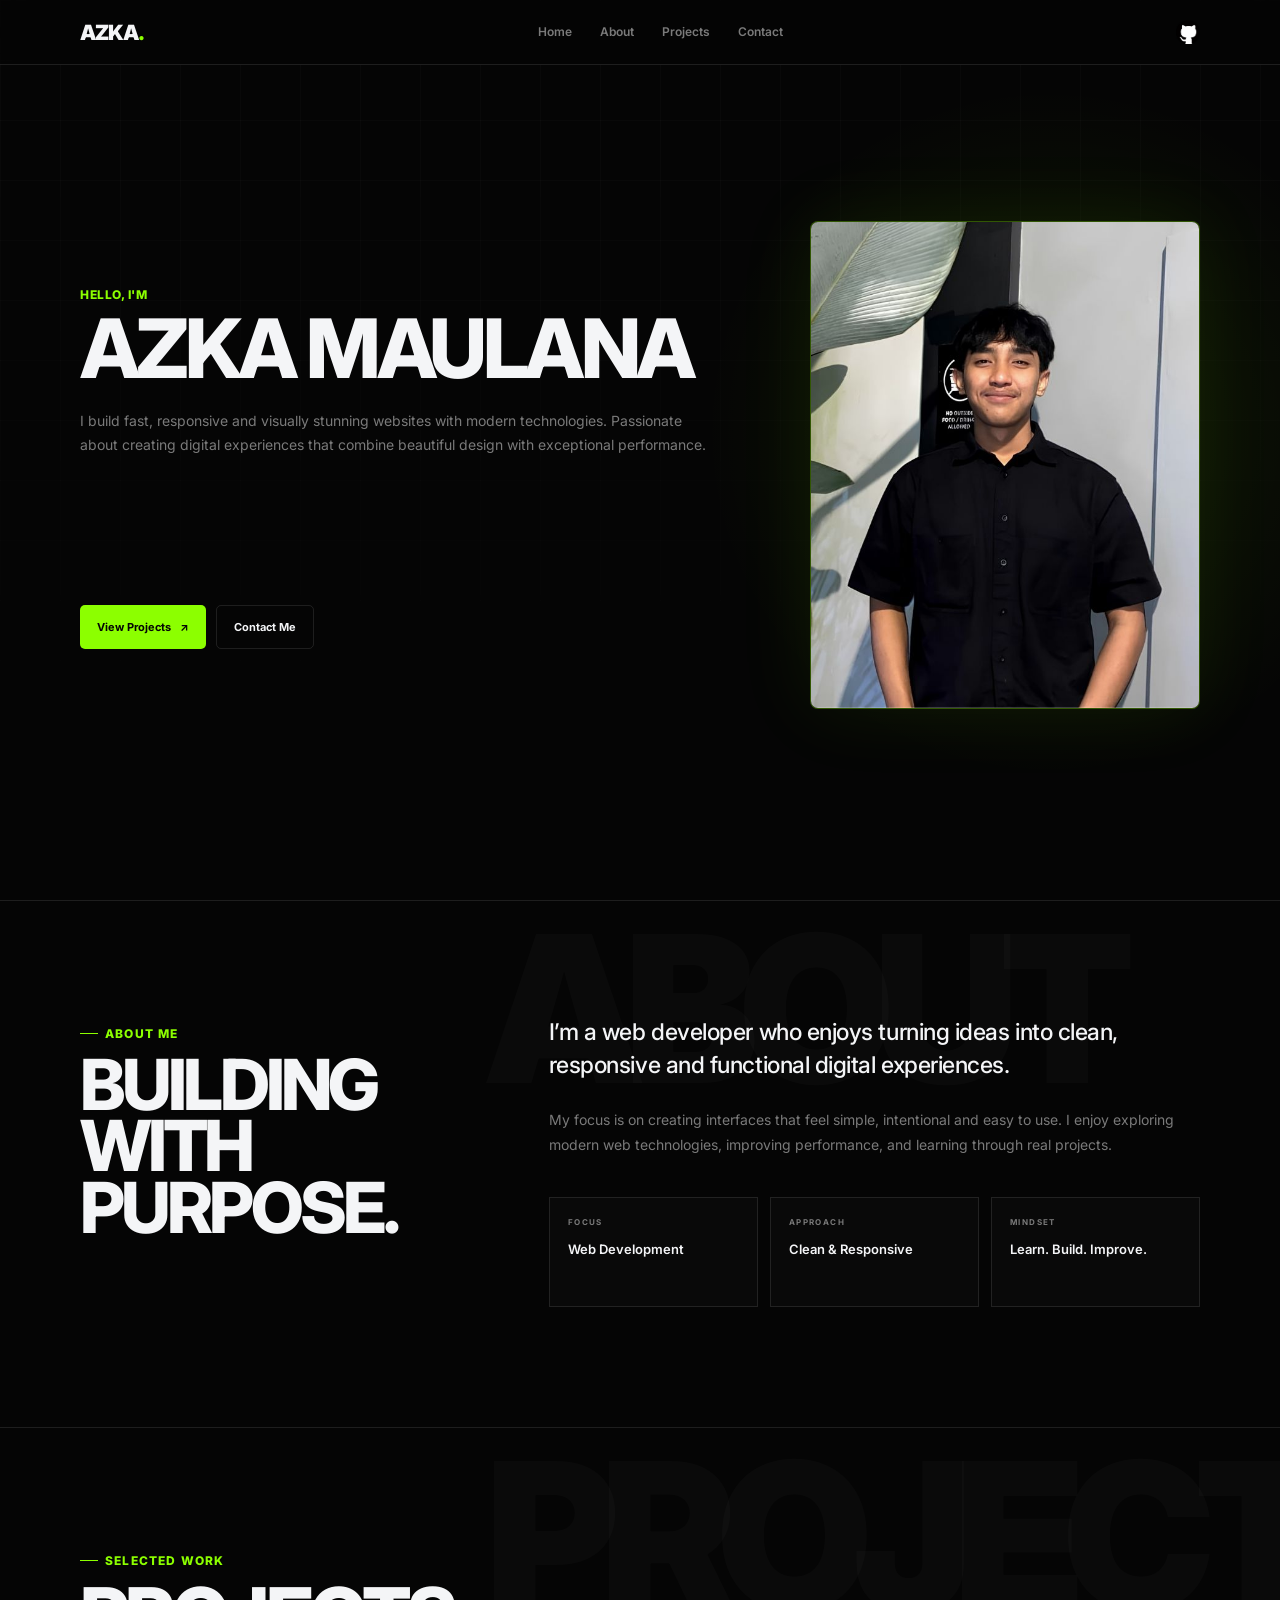
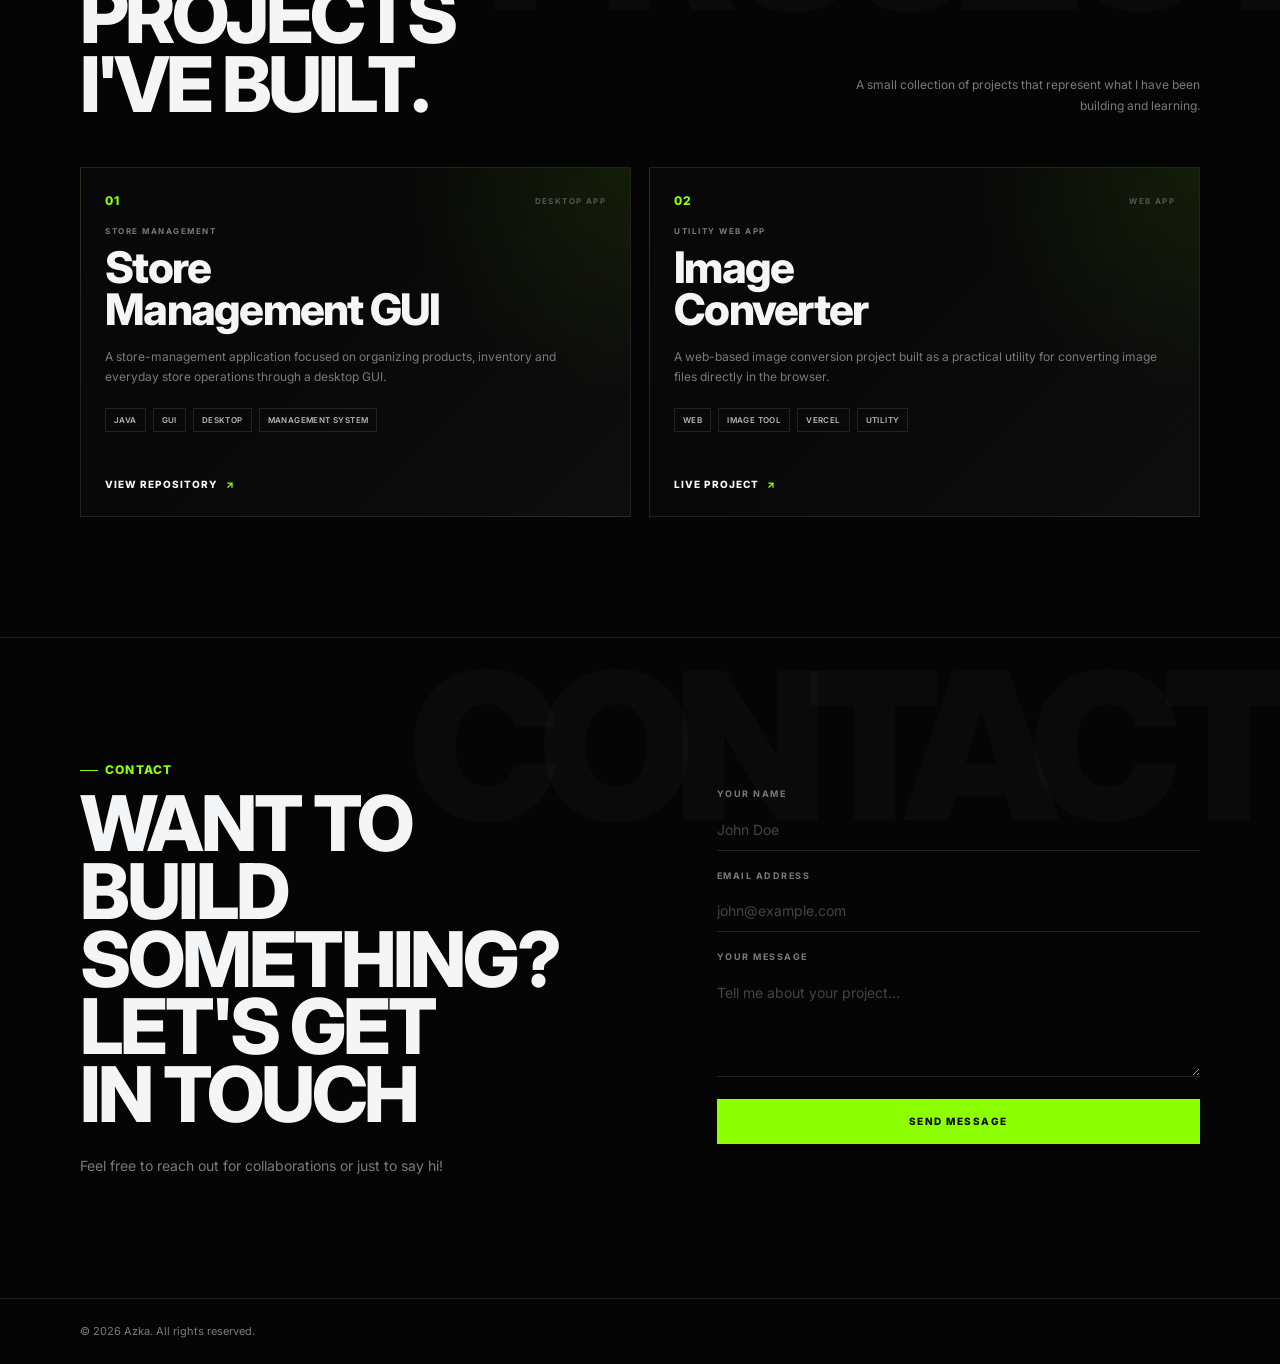
==== frontend/index.html @ 80a824da "Selesaikan frontend dan menambah backend sementara" ====
<!DOCTYPE html>
<html lang="en">
<head>
<meta charset="UTF-8">
<meta name="viewport" content="width=device-width, initial-scale=1.0">
<meta name="description" content="Azka Maulana - Web Developer Portfolio">
<title>Azka Maulana | Portfolio</title>

<link rel="preconnect" href="https://fonts.googleapis.com">
<link rel="preconnect" href="https://fonts.gstatic.com" crossorigin>
<link href="https://fonts.googleapis.com/css2?family=Inter:wght@300;400;500;600;700;800;900&display=swap" rel="stylesheet">
<link rel="stylesheet" href="styles.css">
</head>

<body>

<header class="site-header">
    <div class="nav-wrap">
        <a class="brand" href="#home" aria-label="Azka home">AZKA<span>.</span></a>

        <nav class="main-nav" aria-label="Primary navigation">
            <a href="#home">Home</a>
            <a href="#about">About</a>
            <a href="#projects">Projects</a>
            <a href="#contact">Contact</a>
        </nav>

        <a class="social-link"
           href="https://github.com/azka-maulana"
           target="_blank"
           rel="noopener noreferrer"
           aria-label="GitHub">
            <img src="assets/images/github.png" alt="">
        </a>
    </div>
</header>

<main>

<section id="home" class="hero">
    <div class="hero-inner">

        <div class="hero-copy">
            <span class="eyebrow">
                HELLO, I'M
            </span>

            <h1 class="hero-title">AZKA MAULANA</h1>

            <p class="hero-description">
                I build fast, responsive and visually stunning websites
                with modern technologies. Passionate about creating digital
                experiences that combine beautiful design with exceptional
                performance.
            </p>
        </div>

        <div class="hero-photo">
            <div class="photo-frame">
                <img src="assets/images/profile.jpg" alt="Azka Maulana">
            </div>
        </div>

        <div class="hero-actions">
            <a class="button button-primary" href="#projects">
                View Projects <span>↗</span>
            </a>
            <a class="button button-secondary" href="#contact">
                Contact Me
            </a>
        </div>

    </div>
</section>


<section id="about" class="about-section">
    <div class="section-watermark" aria-hidden="true">ABOUT</div>

    <div class="page-width about-grid">

        <div class="about-heading-block">
            <span class="section-kicker">About Me</span>

            <h2 class="section-heading">
                BUILDING<br>
                WITH<br>
                PURPOSE.
            </h2>
        </div>

        <div class="about-content">
            <p class="about-lead">
                I’m a web developer who enjoys turning ideas into
                clean, responsive and functional digital experiences.
            </p>

            <p class="about-body">
                My focus is on creating interfaces that feel simple,
                intentional and easy to use. I enjoy exploring modern
                web technologies, improving performance, and learning
                through real projects.
            </p>

            <div class="about-meta">
                <div class="about-meta-item">
                    <span class="about-meta-label">Focus</span>
                    <span class="about-meta-value">Web Development</span>
                </div>

                <div class="about-meta-item">
                    <span class="about-meta-label">Approach</span>
                    <span class="about-meta-value">Clean &amp; Responsive</span>
                </div>

                <div class="about-meta-item">
                    <span class="about-meta-label">Mindset</span>
                    <span class="about-meta-value">Learn. Build. Improve.</span>
                </div>
            </div>
        </div>

    </div>
</section>


<section id="projects" class="projects-section">
    <div class="section-watermark" aria-hidden="true">PROJECTS</div>

    <div class="page-width">

        <div class="projects-header">
            <div>
                <span class="section-kicker">Selected Work</span>
                <h2 class="projects-heading">
                    PROJECTS<br>
                    I'VE BUILT.
                </h2>
            </div>

            <p class="projects-intro">
                A small collection of projects that represent
                what I have been building and learning.
            </p>
        </div>

        <div class="projects-list" id="project-list">

            <article class="project-card">
                <div class="project-topline">
                    <span class="project-index">01</span>
                    <span class="project-type">DESKTOP APP</span>
                </div>

                <div class="project-content">
                    <p class="project-category">Store Management</p>

                    <h3 class="project-title">
                        Store<br>
                        Management GUI
                    </h3>

                    <p class="project-description">
                        A store-management application focused on
                        organizing products, inventory and everyday
                        store operations through a desktop GUI.
                    </p>

                    <div class="project-tags">
                        <span class="project-tag">Java</span>
                        <span class="project-tag">GUI</span>
                        <span class="project-tag">Desktop</span>
                        <span class="project-tag">Management System</span>
                    </div>
                </div>

                <a class="project-link"
                   href="https://github.com/azka-maulana/StoreManagemant_GUI"
                   target="_blank"
                   rel="noopener noreferrer">
                    View Repository <span>↗</span>
                </a>
            </article>


            <article class="project-card">
                <div class="project-topline">
                    <span class="project-index">02</span>
                    <span class="project-type">WEB APP</span>
                </div>

                <div class="project-content">
                    <p class="project-category">Utility Web App</p>

                    <h3 class="project-title">
                        Image<br>
                        Converter
                    </h3>

                    <p class="project-description">
                        A web-based image conversion project built
                        as a practical utility for converting image
                        files directly in the browser.
                    </p>

                    <div class="project-tags">
                        <span class="project-tag">Web</span>
                        <span class="project-tag">Image Tool</span>
                        <span class="project-tag">Vercel</span>
                        <span class="project-tag">Utility</span>
                    </div>
                </div>

                <a class="project-link"
                   href="https://imageconverterr.vercel.app/"
                   target="_blank"
                   rel="noopener noreferrer">
                    Live Project <span>↗</span>
                </a>
            </article>

        </div>
    </div>
</section>


<section id="contact" class="contact-section">
    <div class="section-watermark" aria-hidden="true">CONTACT</div>

    <div class="page-width contact-grid">

        <div class="contact-copy">
            <span class="section-kicker">Contact</span>

            <h2 class="contact-title">
                WANT TO<br>
                BUILD<br>
                SOMETHING?<br>
                LET'S GET<br>
                IN TOUCH
            </h2>

            <p class="contact-text">
                Feel free to reach out for collaborations
                or just to say hi!
            </p>
        </div>

        <form class="contact-form">

            <label>
                <span>Your Name</span>

                <input
                    type="text"
                    name="name"
                    placeholder="John Doe"
                    autocomplete="name"
                    required
                >
            </label>


            <label>
                <span>Email Address</span>

                <input
                    type="email"
                    name="email"
                    placeholder="john@example.com"
                    autocomplete="email"
                    required
                >
            </label>


            <label>
                <span>Your Message</span>

                <textarea
                    name="message"
                    rows="4"
                    placeholder="Tell me about your project..."
                    required
                ></textarea>
            </label>


            <button
                type="submit"
                class="submit-button"
            >
                Send Message
            </button>

        </form>

    </div>
</section>

</main>

<footer class="site-footer">
    <div class="page-width footer-inner">
        <span>© 2026 Azka. All rights reserved.</span>
        
    </div>
</footer>

<script src="script.js" defer></script>
</body>
</html>
---- frontend/styles.css ----
/* =========================================================
   AZKA MAULANA PORTFOLIO
   CLEAN / MODULAR / RESPONSIVE
========================================================= */

:root {
    --black: #050505;
    --black-soft: #0a0d04;
    --white: #f4f5f7;
    --gray: #7a7a7a;
    --gray-light: #a4a4a4;
    --gray-dark: #222;
    --lime: #8cff00;
    --lime-light: #a3ff3d;
    --border: rgba(255, 255, 255, 0.10);
    --border-lime: rgba(140, 255, 0, 0.30);
    --font: "Inter", sans-serif;
    --container: 1120px;
    --gutter: 48px;
}

* {
    margin: 0;
    padding: 0;
    box-sizing: border-box;
}

html {
    scroll-behavior: smooth;
    scroll-padding-top: 64px;
}

body {
    width: 100%;
    min-height: 100vh;
    overflow-x: hidden;
    background: var(--black);
    color: var(--white);
    font-family: var(--font);
    line-height: 1.5;
}

a {
    color: inherit;
    text-decoration: none;
}

button,
input,
textarea {
    font: inherit;
}

button {
    border: 0;
}

img {
    display: block;
    max-width: 100%;
}

.page-width,
.nav-wrap,
.hero-inner {
    width: min(var(--container), calc(100% - var(--gutter)));
    margin-inline: auto;
}


/* =========================================================
   HEADER
========================================================= */

.site-header {
    position: fixed;
    inset: 0 0 auto;
    z-index: 1000;
    width: 100%;
    background: rgba(5, 5, 5, 0.88);
    border-bottom: 1px solid var(--border);
    backdrop-filter: blur(14px);
    -webkit-backdrop-filter: blur(14px);
}

.nav-wrap {
    min-height: 64px;
    display: grid;
    grid-template-columns: auto 1fr auto;
    align-items: center;
    column-gap: 24px;
}

.brand {
    justify-self: start;
    font-size: 21px;
    font-weight: 900;
    line-height: 1;
    letter-spacing: -1px;
    white-space: nowrap;
}

.brand span {
    color: var(--lime);
}

.main-nav {
    display: flex;
    align-items: center;
    justify-content: center;
    gap: 4px;
    min-width: 0;
}

.main-nav a {
    padding: 8px 12px;
    color: var(--gray);
    font-size: 12px;
    font-weight: 600;
    line-height: 1;
    border-radius: 6px;
    transition: color .2s ease, background .2s ease;
}

.main-nav a:hover,
.main-nav a:focus-visible {
    color: var(--lime);
    background: rgba(140, 255, 0, 0.07);
}

.social-link {
    width: 24px;
    height: 24px;
    display: grid;
    place-items: center;
    justify-self: end;
}

.social-link img {
    width: 100%;
    height: 100%;
    object-fit: contain;
}


/* =========================================================
   HERO
========================================================= */

.hero {
    position: relative;
    width: 100%;
    min-height: 100vh;
    display: flex;
    align-items: center;
    padding: 120px 0 90px;
    background:
        radial-gradient(circle at 82% 48%, rgba(140, 255, 0, 0.09), transparent 30%),
        var(--black);
    overflow: hidden;
}

.hero::before {
    content: "";
    position: absolute;
    inset: 0;
    background-image:
        linear-gradient(rgba(255, 255, 255, 0.025) 1px, transparent 1px),
        linear-gradient(90deg, rgba(255, 255, 255, 0.025) 1px, transparent 1px);
    background-size: 60px 60px;
    mask-image: linear-gradient(to bottom, black, transparent 88%);
    -webkit-mask-image: linear-gradient(to bottom, black, transparent 88%);
    pointer-events: none;
}

.hero-inner {
    position: relative;
    z-index: 1;
    display: grid;
    grid-template-columns: minmax(0, 1fr) minmax(280px, 390px);
    grid-template-areas:
        "copy photo"
        "actions photo";
    column-gap: clamp(50px, 7vw, 100px);
    row-gap: 28px;
    align-items: center;
}

.hero-copy {
    grid-area: copy;
    width: 100%;
    max-width: 660px;
}

.eyebrow,
.section-kicker {
    display: inline-flex;
    align-items: center;
    gap: 7px;
    color: var(--lime);
    font-size: 12px;
    font-weight: 800;
    line-height: 1;
    letter-spacing: 1.2px;
    text-transform: uppercase;
}

.eyebrow {
    margin-bottom: 12px;
    letter-spacing: .5px;
}

.section-kicker {
    margin-bottom: 14px;
}

.section-kicker::before {
    content: "";
    width: 18px;
    height: 1px;
    background: var(--lime);
}

.hero-title {
    width: 100%;
    max-width: 660px;
    font-size: clamp(54px, 6.5vw, 82px);
    font-weight: 800;
    line-height: .88;
    letter-spacing: -.055em;
    overflow-wrap: normal;
    word-break: normal;
}

.hero-description {
    width: 100%;
    max-width: 660px;
    margin-top: 24px;
    color: var(--gray);
    font-size: 14px;
    line-height: 1.75;
}

.hero-photo {
    grid-area: photo;
    width: 100%;
}

.photo-frame {
    position: relative;
    width: 100%;
    aspect-ratio: 4 / 5;
    overflow: hidden;
    background: var(--black-soft);
    border: 1px solid var(--border-lime);
    border-radius: 8px;
    box-shadow: 0 0 80px rgba(140, 255, 0, 0.08);
}

.photo-frame img {
    width: 100%;
    height: 100%;
    object-fit: cover;
    object-position: center;
    filter: grayscale(10%);
    transition: transform .4s ease, filter .4s ease;
}

.photo-frame:hover img {
    transform: scale(1.03);
    filter: grayscale(0);
}

.hero-actions {
    grid-area: actions;
    display: flex;
    align-items: center;
    gap: 10px;
}

.button {
    min-height: 44px;
    display: inline-flex;
    align-items: center;
    justify-content: center;
    gap: 9px;
    padding: 0 17px;
    border-radius: 5px;
    font-size: 11px;
    font-weight: 700;
    transition: transform .2s ease, background .2s ease, border-color .2s ease, color .2s ease;
}

.button-primary {
    background: var(--lime);
    color: var(--black);
}

.button-primary:hover {
    background: var(--lime-light);
    transform: translateY(-2px);
}

.button-secondary {
    border: 1px solid var(--border);
    color: var(--white);
}

.button-secondary:hover {
    color: var(--lime);
    border-color: var(--lime);
    transform: translateY(-2px);
}


/* =========================================================
   SHARED SECTION / WATERMARK
========================================================= */

.about-section,
.projects-section,
.contact-section {
    position: relative;
    border-top: 1px solid var(--border);
    overflow: hidden;
}

.section-watermark {
    position: absolute;
    top: 28px;
    left: 38%;
    z-index: 0;
    color: rgba(255, 255, 255, 0.024);
    font-size: clamp(150px, 16vw, 250px);
    font-weight: 900;
    line-height: .78;
    letter-spacing: -.09em;
    white-space: nowrap;
    pointer-events: none;
    user-select: none;
}


/* =========================================================
   ABOUT
========================================================= */

.about-section {
    padding: 115px 0 120px;
}

.about-grid {
    position: relative;
    z-index: 1;
    display: grid;
    grid-template-columns: .72fr 1.28fr;
    gap: clamp(50px, 8vw, 110px);
    align-items: start;
}

.about-heading-block,
.about-content {
    position: relative;
    z-index: 1;
}

.section-heading {
    max-width: 500px;
    font-size: clamp(48px, 5.5vw, 76px);
    font-weight: 800;
    line-height: .88;
    letter-spacing: -.055em;
}

.about-lead {
    max-width: 680px;
    color: var(--white);
    font-size: clamp(17px, 1.8vw, 24px);
    font-weight: 500;
    line-height: 1.45;
    letter-spacing: -.02em;
}

.about-body {
    max-width: 650px;
    margin-top: 24px;
    color: var(--gray);
    font-size: 14px;
    line-height: 1.8;
}

.about-meta {
    display: grid;
    grid-template-columns: repeat(3, minmax(0, 1fr));
    gap: 12px;
    margin-top: 40px;
}

.about-meta-item {
    min-height: 110px;
    padding: 18px;
    border: 1px solid var(--border);
    background: rgba(255, 255, 255, 0.015);
    transition: border-color .2s ease, background .2s ease, transform .2s ease;
}

.about-meta-item:hover {
    border-color: rgba(140, 255, 0, .35);
    background: rgba(140, 255, 0, .03);
    transform: translateY(-3px);
}

.about-meta-label {
    display: block;
    margin-bottom: 12px;
    color: var(--gray);
    font-size: 8px;
    font-weight: 700;
    letter-spacing: 1.4px;
    text-transform: uppercase;
}

.about-meta-value {
    display: block;
    color: var(--white);
    font-size: 13px;
    font-weight: 600;
    line-height: 1.4;
}


/* =========================================================
   PROJECTS
========================================================= */

.projects-section {
    padding: 115px 0 120px;
}

.projects-section .page-width {
    position: relative;
    z-index: 1;
}

.projects-header {
    display: flex;
    align-items: flex-end;
    justify-content: space-between;
    gap: 30px;
    margin-bottom: 48px;
}

.projects-heading {
    max-width: 700px;
    font-size: clamp(42px, 6vw, 78px);
    font-weight: 800;
    line-height: .9;
    letter-spacing: -.05em;
}

.projects-intro {
    max-width: 360px;
    margin-bottom: 3px;
    color: var(--gray);
    font-size: 12px;
    line-height: 1.7;
    text-align: right;
}

.projects-list {
    display: grid;
    grid-template-columns: repeat(2, minmax(0, 1fr));
    gap: 18px;
}

.project-card {
    position: relative;
    min-height: 350px;
    padding: 24px;
    display: flex;
    flex-direction: column;
    justify-content: space-between;
    border: 1px solid var(--border);
    background:
        radial-gradient(circle at 100% 0%, rgba(140, 255, 0, .08), transparent 35%),
        #080808;
    overflow: hidden;
    transition: transform .25s ease, border-color .25s ease;
}

.project-card::after {
    content: "";
    position: absolute;
    inset: 0;
    background: linear-gradient(135deg, transparent 40%, rgba(255, 255, 255, .025) 100%);
    pointer-events: none;
}

.project-card:hover {
    transform: translateY(-5px);
    border-color: rgba(140, 255, 0, .35);
}

.project-topline,
.project-content,
.project-link {
    position: relative;
    z-index: 1;
}

.project-topline {
    display: flex;
    align-items: center;
    justify-content: space-between;
    gap: 16px;
}

.project-index {
    color: var(--lime);
    font-size: 12px;
    font-weight: 800;
    letter-spacing: 1px;
}

.project-type {
    color: #555;
    font-size: 8px;
    font-weight: 700;
    letter-spacing: 1.4px;
    text-transform: uppercase;
}

.project-category {
    margin-bottom: 10px;
    color: var(--gray);
    font-size: 8px;
    font-weight: 700;
    letter-spacing: 1.5px;
    text-transform: uppercase;
}

.project-title {
    font-size: clamp(28px, 3.4vw, 44px);
    font-weight: 800;
    line-height: .95;
    letter-spacing: -.04em;
}

.project-description {
    max-width: 500px;
    margin-top: 17px;
    color: var(--gray);
    font-size: 12px;
    line-height: 1.7;
}

.project-tags {
    display: flex;
    flex-wrap: wrap;
    gap: 7px;
    margin-top: 20px;
}

.project-tag {
    padding: 5px 8px;
    border: 1px solid var(--border);
    color: #b8b8b8;
    font-size: 8px;
    font-weight: 600;
    letter-spacing: .4px;
    text-transform: uppercase;
}

.project-link {
    width: fit-content;
    display: inline-flex;
    align-items: center;
    gap: 8px;
    margin-top: 30px;
    color: var(--white);
    font-size: 10px;
    font-weight: 800;
    letter-spacing: 1px;
    text-transform: uppercase;
}

.project-link span {
    color: var(--lime);
    transition: transform .2s ease;
}

.project-link:hover {
    color: var(--lime);
}

.project-link:hover span {
    transform: translate(3px, -3px);
}


/* =========================================================
   CONTACT
========================================================= */

.contact-section {
    padding: 115px 0 120px;
}

.contact-section .section-watermark {
    left: 32%;
}

.contact-grid {
    position: relative;
    z-index: 1;
    display: grid;
    grid-template-columns: 1.05fr .95fr;
    gap: clamp(50px, 8vw, 110px);
    align-items: center;
}

.contact-copy,
.contact-form {
    position: relative;
    z-index: 1;
}

.contact-title {
    max-width: 700px;
    font-size: clamp(44px, 6vw, 78px);
    font-weight: 800;
    line-height: .88;
    letter-spacing: -.04em;
}

.contact-text {
    max-width: 450px;
    margin-top: 26px;
    color: var(--gray);
    font-size: 14px;
    line-height: 1.7;
}

.contact-form {
    display: flex;
    flex-direction: column;
    gap: 18px;
}

.contact-form label {
    display: flex;
    flex-direction: column;
}

.contact-form label span {
    margin-bottom: 8px;
    color: var(--gray);
    font-size: 9px;
    font-weight: 700;
    letter-spacing: 1.5px;
    text-transform: uppercase;
}

.contact-form input,
.contact-form textarea {
    width: 100%;
    padding: 10px 0;
    background: transparent;
    color: var(--white);
    border: 0;
    border-bottom: 1px solid var(--gray-dark);
    outline: 0;
    font-size: 14px;
}

.contact-form input::placeholder,
.contact-form textarea::placeholder {
    color: #444;
}

.contact-form input:focus,
.contact-form textarea:focus {
    border-bottom-color: var(--lime);
}

.contact-form textarea {
    min-height: 90px;
    resize: vertical;
}

.submit-button {
    width: 100%;
    margin-top: 4px;
    padding: 15px;
    background: var(--lime);
    color: var(--black);
    font-size: 10px;
    font-weight: 800;
    letter-spacing: 1.5px;
    text-transform: uppercase;
    cursor: pointer;
    transition: background .2s ease, transform .2s ease;
}

.submit-button:hover {
    background: var(--lime-light);
    transform: translateY(-2px);
}


/* =========================================================
   FOOTER
========================================================= */

.site-footer {
    padding: 24px 0;
    border-top: 1px solid var(--border);
    color: var(--gray);
    font-size: 11px;
}

.footer-inner {
    display: flex;
    align-items: center;
    justify-content: space-between;
    gap: 20px;
}


/* =========================================================
   TABLET
========================================================= */

@media (max-width: 900px) {

    :root {
        --gutter: 40px;
    }

    .hero {
        min-height: auto;
        padding: 135px 0 80px;
    }

    .hero-inner {
        grid-template-columns:
            minmax(0, 1fr)
            minmax(210px, 280px);
        column-gap: 36px;
    }

    .hero-title {
        font-size: clamp(46px, 7vw, 66px);
    }

    .section-watermark {
        left: 25%;
        font-size: 145px;
    }

    .about-section,
    .projects-section,
    .contact-section {
        padding: 90px 0 100px;
    }

    .about-grid {
        grid-template-columns: 1fr;
        gap: 34px;
    }

    .projects-header {
        align-items: flex-start;
        flex-direction: column;
        margin-bottom: 34px;
    }

    .projects-intro {
        max-width: 580px;
        text-align: left;
    }

    .projects-list {
        grid-template-columns: 1fr;
    }

    .contact-grid {
        grid-template-columns: 1fr;
        gap: 50px;
    }

    .contact-section .section-watermark {
        left: 15%;
    }
}


/* =========================================================
   MOBILE
========================================================= */

@media (max-width: 600px) {

    :root {
        --gutter: 28px;
    }

    html {
        scroll-padding-top: 52px;
    }

    .nav-wrap {
        min-height: 52px;
        grid-template-columns: auto minmax(0, 1fr) auto;
        column-gap: 7px;
    }

    .brand {
        font-size: 16px;
    }

    .main-nav {
        gap: 0;
        overflow: hidden;
    }

    .main-nav a {
        padding: 6px 5px;
        font-size: 8px;
        white-space: nowrap;
    }

    .social-link {
        width: 18px;
        height: 18px;
    }


    /* HERO */

    .hero {
        min-height: auto;
        padding: 64px 0 44px;
    }

    .hero-inner {
        width: calc(100% - 28px);

        grid-template-columns: 1fr;

        grid-template-areas:
            "copy"
            "photo"
            "actions";

        row-gap: 0;

        align-items: start;
    }

    .hero-copy {
        width: 100%;
        max-width: 100%;
    }

    .eyebrow {
        margin-bottom: 6px;
        font-size: 8px;
    }

    .eyebrow-dot {
        width: 4px;
        height: 4px;
        margin-right: 0;
    }

    /*
       JS synchronizes the photo width with the larger
       rendered width of the H1 or paragraph.
    */
    .hero-title {
        width: fit-content;
        max-width: 100%;
        font-size: clamp(38px, 10.8vw, 52px);
        line-height: .88;
        letter-spacing: -.06em;
    }

    .hero-description {
        width: 100%;
        max-width: 100%;
        margin-top: 16px;
        font-size: 9px;
        line-height: 1.65;
    }

    .hero-photo {
        width: var(--hero-content-width, 100%);
        margin-top: 22px;
    }

    .photo-frame {
        width: 100%;
    }

    .hero-actions {
        width: 100%;
        margin-top: 16px;
        gap: 7px;
    }

    .button {
        min-height: 37px;
        padding: 0 11px;
        font-size: 8px;
        gap: 6px;
    }


    /* WATERMARK */

    .section-watermark {
        top: 18px;
        left: 8%;
        font-size: 105px;
    }


    /* ABOUT */

    .about-section {
        padding: 72px 0 76px;
    }

    .about-grid {
        width: calc(100% - 28px);
        gap: 28px;
    }

    .section-kicker {
        margin-bottom: 11px;
        font-size: 8px;
    }

    .section-kicker::before {
        width: 16px;
    }

    .section-heading,
    .projects-heading {
        max-width: 100%;
        font-size: clamp(38px, 11vw, 52px);
        line-height: .88;
    }

    .about-lead {
        max-width: 100%;
        font-size: 16px;
        line-height: 1.45;
    }

    .about-body {
        max-width: 100%;
        margin-top: 18px;
        font-size: 11px;
        line-height: 1.7;
    }

    .about-meta {
        grid-template-columns: 1fr;
        gap: 8px;
        margin-top: 28px;
    }

    .about-meta-item {
        min-height: auto;
        padding: 15px;
    }


    /* PROJECTS */

    .projects-section {
        padding: 72px 0 76px;
    }

    .projects-section .section-watermark {
        left: -8%;
        font-size: 96px;
    }

    .projects-header {
        gap: 18px;
        margin-bottom: 28px;
    }

    .projects-intro {
        max-width: 100%;
        font-size: 10px;
        line-height: 1.65;
    }

    .projects-list {
        gap: 10px;
    }

    .project-card {
        min-height: 310px;
        padding: 18px;
    }

    .project-index {
        font-size: 10px;
    }

    .project-type {
        font-size: 7px;
    }

    .project-title {
        font-size: clamp(27px, 8vw, 38px);
    }

    .project-description {
        margin-top: 14px;
        font-size: 10px;
    }

    .project-tags {
        gap: 5px;
        margin-top: 16px;
    }

    .project-tag {
        padding: 4px 7px;
        font-size: 7px;
    }

    .project-link {
        margin-top: 24px;
        font-size: 9px;
    }


    /* CONTACT */

    .contact-section {
        padding: 72px 0 76px;
    }

    .contact-section .section-watermark {
        left: -18%;
        font-size: 94px;
    }

    .contact-grid {
        width: calc(100% - 28px);
        gap: 42px;
    }

    .contact-title {
        max-width: 100%;
        font-size: clamp(35px, 11vw, 52px);
    }

    .contact-text {
        margin-top: 20px;
        font-size: 11px;
        line-height: 1.65;
    }

    .contact-form {
        gap: 15px;
    }

    .contact-form input,
    .contact-form textarea {
        font-size: 13px;
    }

    .submit-button {
        margin-top: 2px;
    }


    /* FOOTER */

    .footer-inner {
        flex-direction: column;
        align-items: flex-start;
        gap: 5px;
    }

    .site-footer {
        font-size: 9px;
    }
}


/* =========================================================
   SMALL PHONES
========================================================= */

@media (max-width: 380px) {

    :root {
        --gutter: 22px;
    }

    .main-nav a {
        padding-inline: 3px;
        font-size: 7px;
    }

    .social-link {
        width: 16px;
        height: 16px;
    }

    .hero {
        padding-top: 60px;
    }

    .hero-inner,
    .about-grid,
    .contact-grid {
        width: calc(100% - 22px);
    }

    .hero-title {
        font-size: clamp(34px, 10.6vw, 45px);
    }

    .hero-description {
        font-size: 8px;
    }

    .hero-photo {
        margin-top: 20px;
    }

    .hero-actions {
        margin-top: 14px;
    }

    .button {
        min-height: 35px;
        padding-inline: 9px;
        font-size: 7px;
    }

    .section-watermark {
        font-size: 90px;
    }

    .section-heading,
    .projects-heading {
        font-size: 35px;
    }

    .about-lead {
        font-size: 15px;
    }

    .project-card {
        min-height: 290px;
        padding: 15px;
    }
}
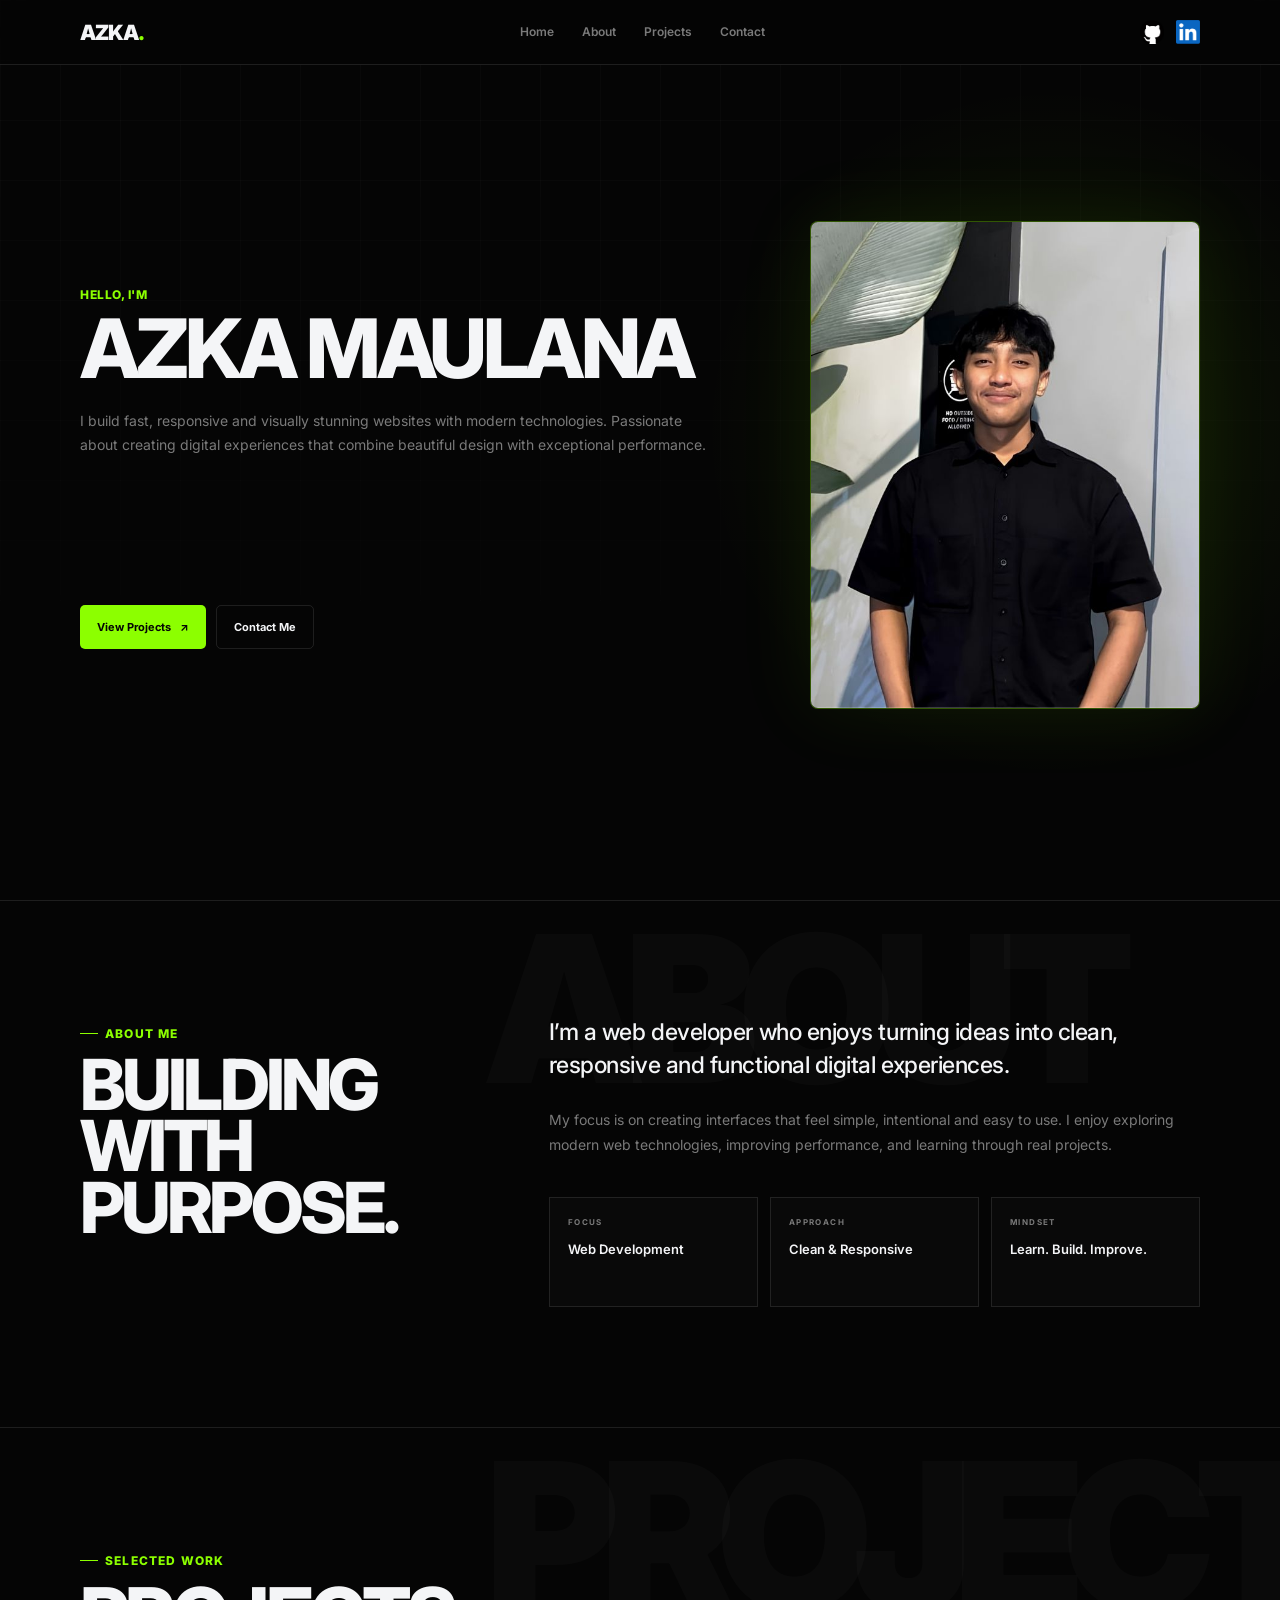
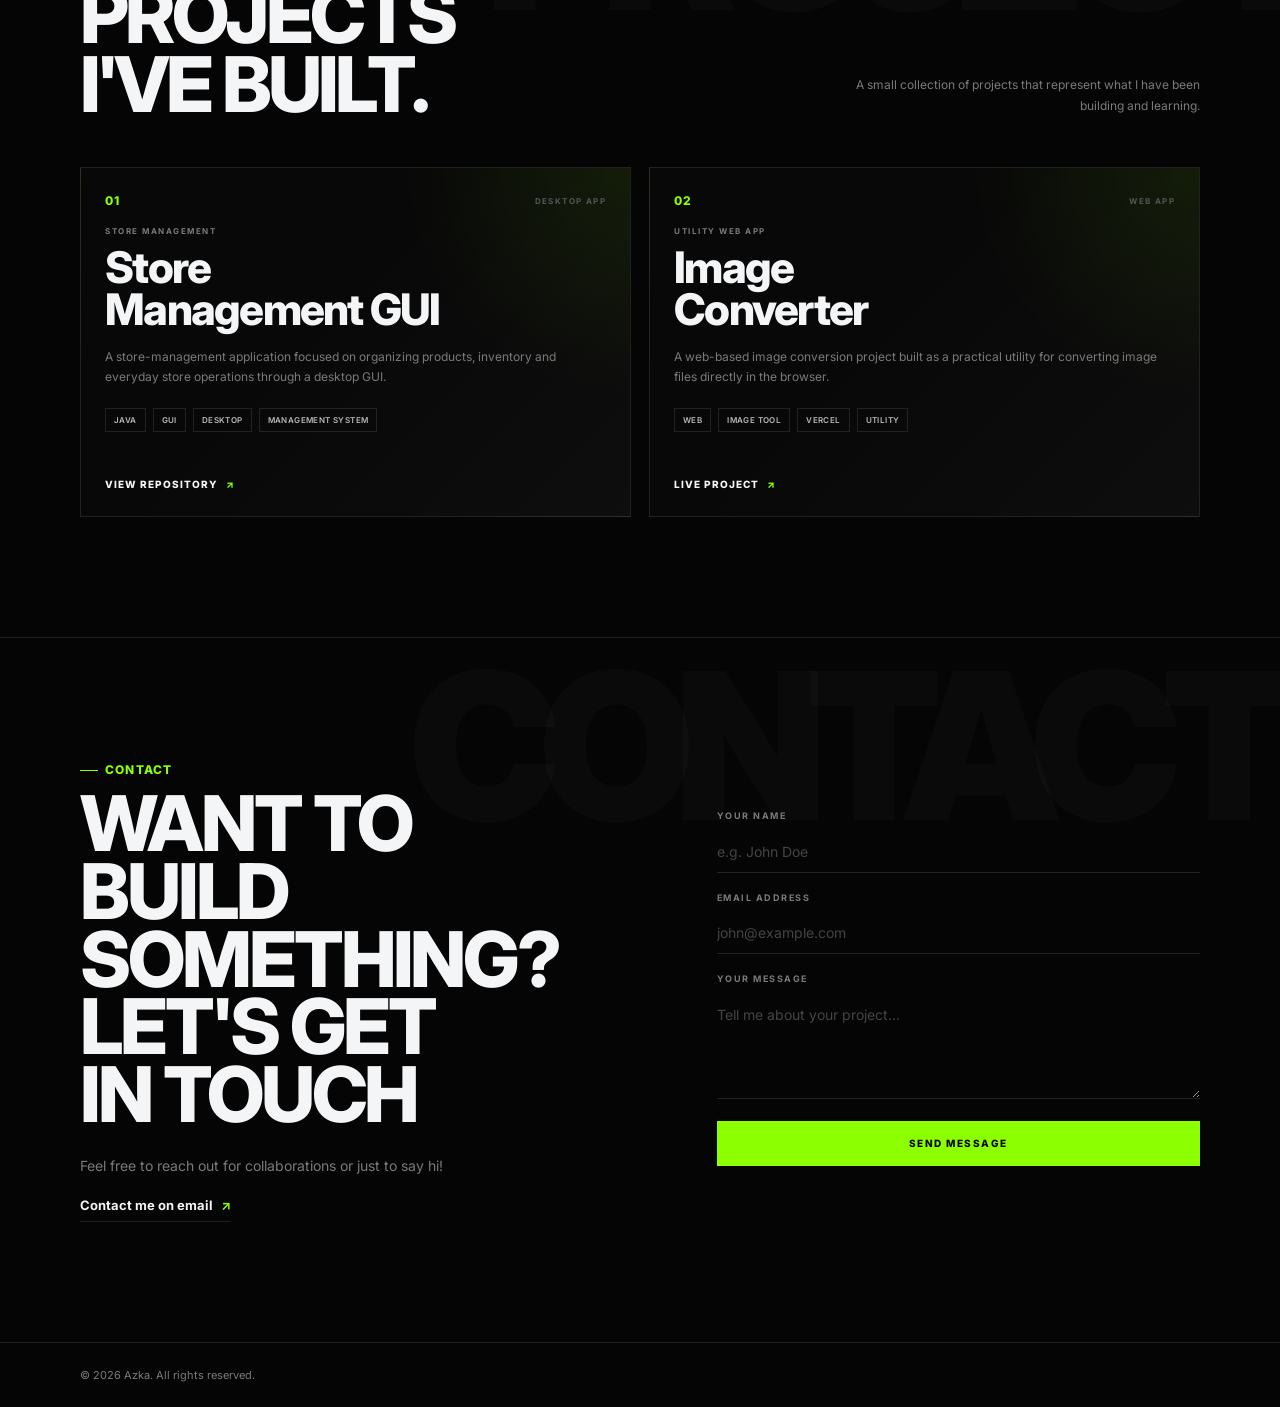
==== commit c647626c: "update navbar linkedin and contact email" ====
--- a/frontend/index.html
+++ b/frontend/index.html
@@ -25,13 +25,34 @@
             <a href="#contact">Contact</a>
         </nav>
 
-        <a class="social-link"
-           href="https://github.com/azka-maulana"
-           target="_blank"
-           rel="noopener noreferrer"
-           aria-label="GitHub">
-            <img src="assets/images/github.png" alt="">
-        </a>
+        <div class="social-links">
+            <a
+                class="social-link"
+                href="https://github.com/azka-maulana"
+                target="_blank"
+                rel="noopener noreferrer"
+                aria-label="GitHub"
+            >
+                <img
+                    src="assets/images/github.png"
+                    alt="GitHub"
+                >
+            </a>
+
+            <a
+                class="social-link"
+                href="LINKEDIN_ANDA"
+                target="_blank"
+                rel="noopener noreferrer"
+                aria-label="LinkedIn"
+            >
+                <img
+                    src="assets/images/linkedin.png"
+                    alt="LinkedIn"
+                >
+            </a>
+
+        </div>
     </div>
 </header>
 
@@ -244,6 +265,14 @@
                 Feel free to reach out for collaborations
                 or just to say hi!
             </p>
+            <a
+                href="#"
+                class="contact-email"
+                data-email="azkamaulana.9990@gmail.com"
+            >
+                Contact me on email
+                <span>↗</span>
+            </a>
         </div>
 
         <form class="contact-form">
@@ -254,7 +283,7 @@
                 <input
                     type="text"
                     name="name"
-                    placeholder="John Doe"
+                    placeholder="e.g. John Doe"
                     autocomplete="name"
                     required
                 >
--- a/frontend/styles.css
+++ b/frontend/styles.css
@@ -128,17 +128,33 @@
     background: rgba(140, 255, 0, 0.07);
 }
 
+/* =========================================================
+   SOCIAL LINKS
+========================================================= */
+
+.social-links {
+    justify-self: end;
+
+    display: flex;
+    align-items: center;
+
+    gap: 12px;
+}
+
 .social-link {
     width: 24px;
     height: 24px;
+
     display: grid;
     place-items: center;
-    justify-self: end;
+
+    flex-shrink: 0;
 }
 
 .social-link img {
     width: 100%;
     height: 100%;
+
     object-fit: contain;
 }
 
@@ -641,6 +657,43 @@
     line-height: 1.7;
 }
 
+.contact-email {
+    display: inline-flex;
+    align-items: center;
+    gap: 8px;
+
+    margin-top: 18px;
+
+    color: var(--white);
+
+    font-size: 13px;
+    font-weight: 700;
+
+    border-bottom: 1px solid var(--border);
+
+    padding-bottom: 5px;
+
+    transition:
+        color 0.2s ease,
+        border-color 0.2s ease;
+}
+
+.contact-email span {
+    color: var(--lime);
+
+    transition:
+        transform 0.2s ease;
+}
+
+.contact-email:hover {
+    color: var(--lime);
+    border-color: var(--lime);
+}
+
+.contact-email:hover span {
+    transform: translate(3px, -3px);
+}
+
 .contact-form {
     display: flex;
     flex-direction: column;
@@ -830,11 +883,14 @@
         white-space: nowrap;
     }
 
+    .social-links {
+        gap: 7px;
+    }
+
     .social-link {
         width: 18px;
         height: 18px;
     }
-
 
     /* HERO */
 
@@ -1112,6 +1168,10 @@
         font-size: 7px;
     }
 
+    .social-links {
+        gap: 5px;
+    }
+
     .social-link {
         width: 16px;
         height: 16px;
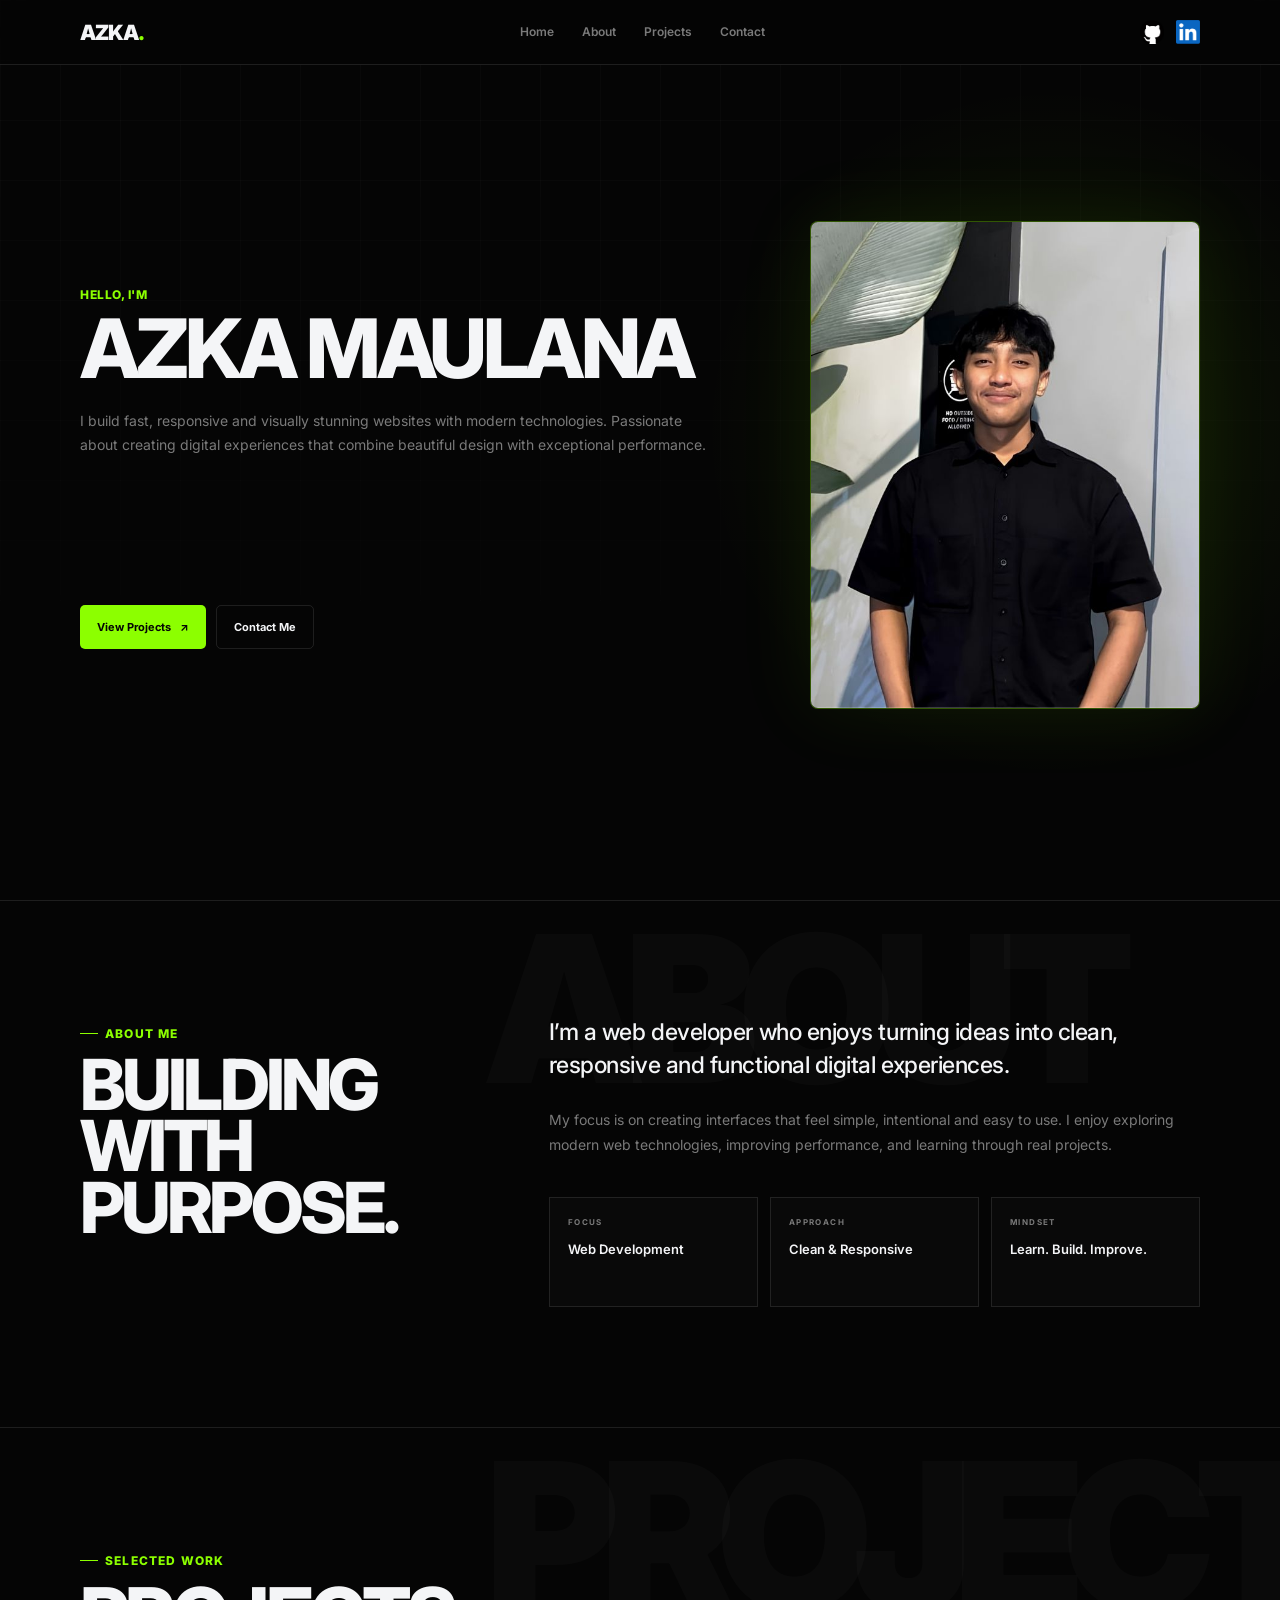
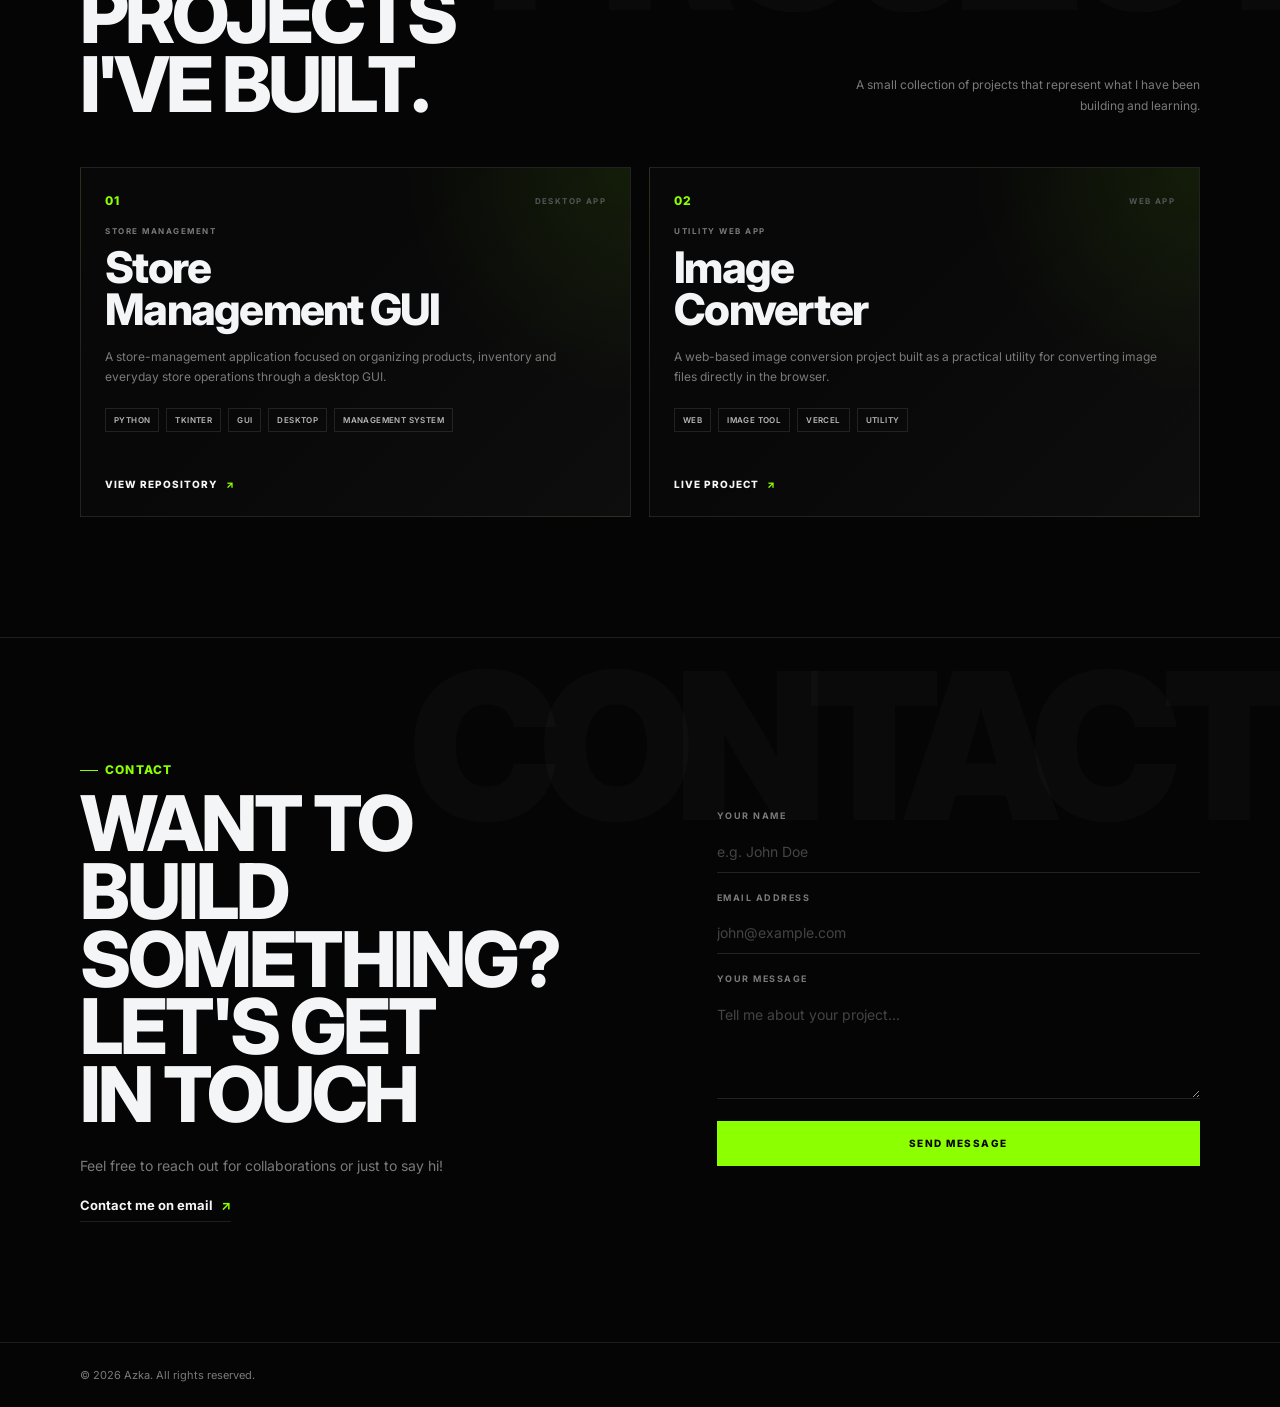
==== commit a38ca470: "update layout for small phone" ====
--- a/frontend/index.html
+++ b/frontend/index.html
@@ -188,7 +188,8 @@
                     </p>
 
                     <div class="project-tags">
-                        <span class="project-tag">Java</span>
+                        <span class="project-tag">Python</span>
+                        <span class="project-tag">Tkinter</span>
                         <span class="project-tag">GUI</span>
                         <span class="project-tag">Desktop</span>
                         <span class="project-tag">Management System</span>
--- a/frontend/styles.css
+++ b/frontend/styles.css
@@ -1193,6 +1193,7 @@
 
     .hero-description {
         font-size: 8px;
+        margin-top: 4px;
     }
 
     .hero-photo {
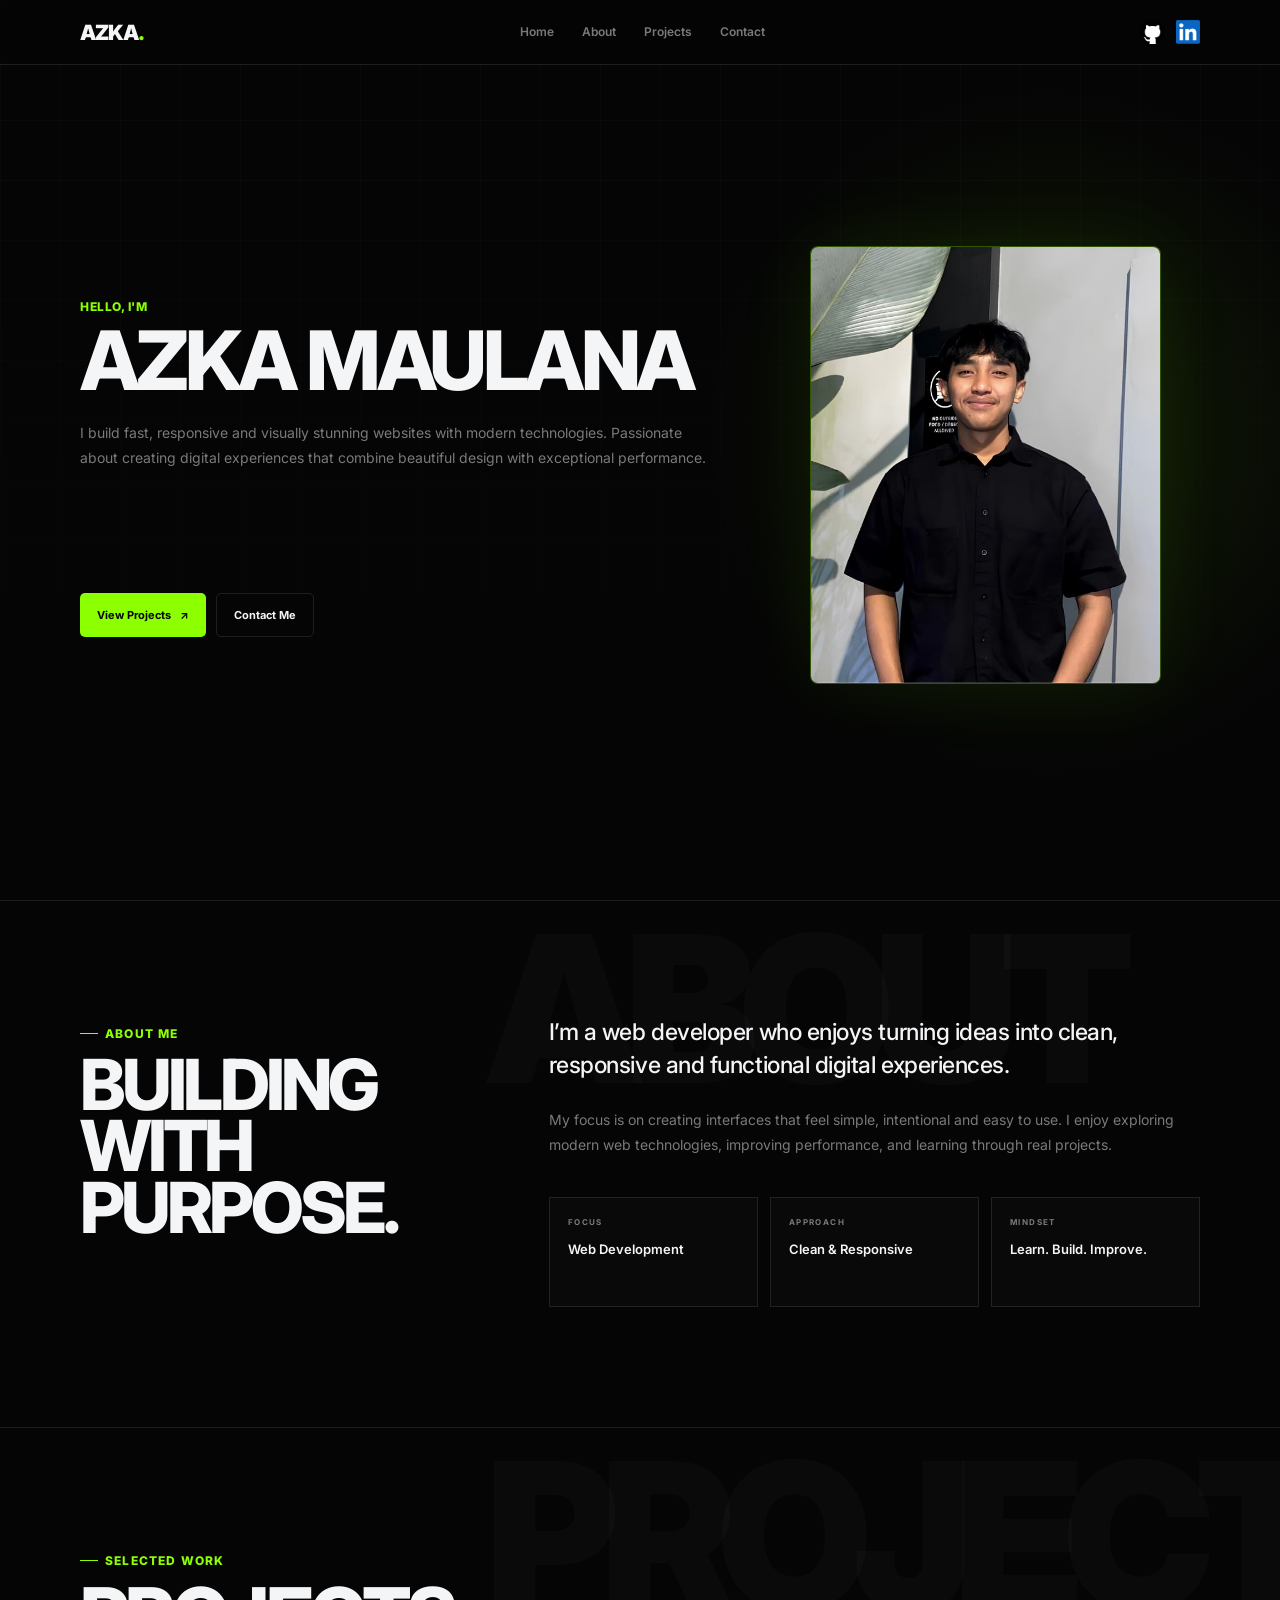
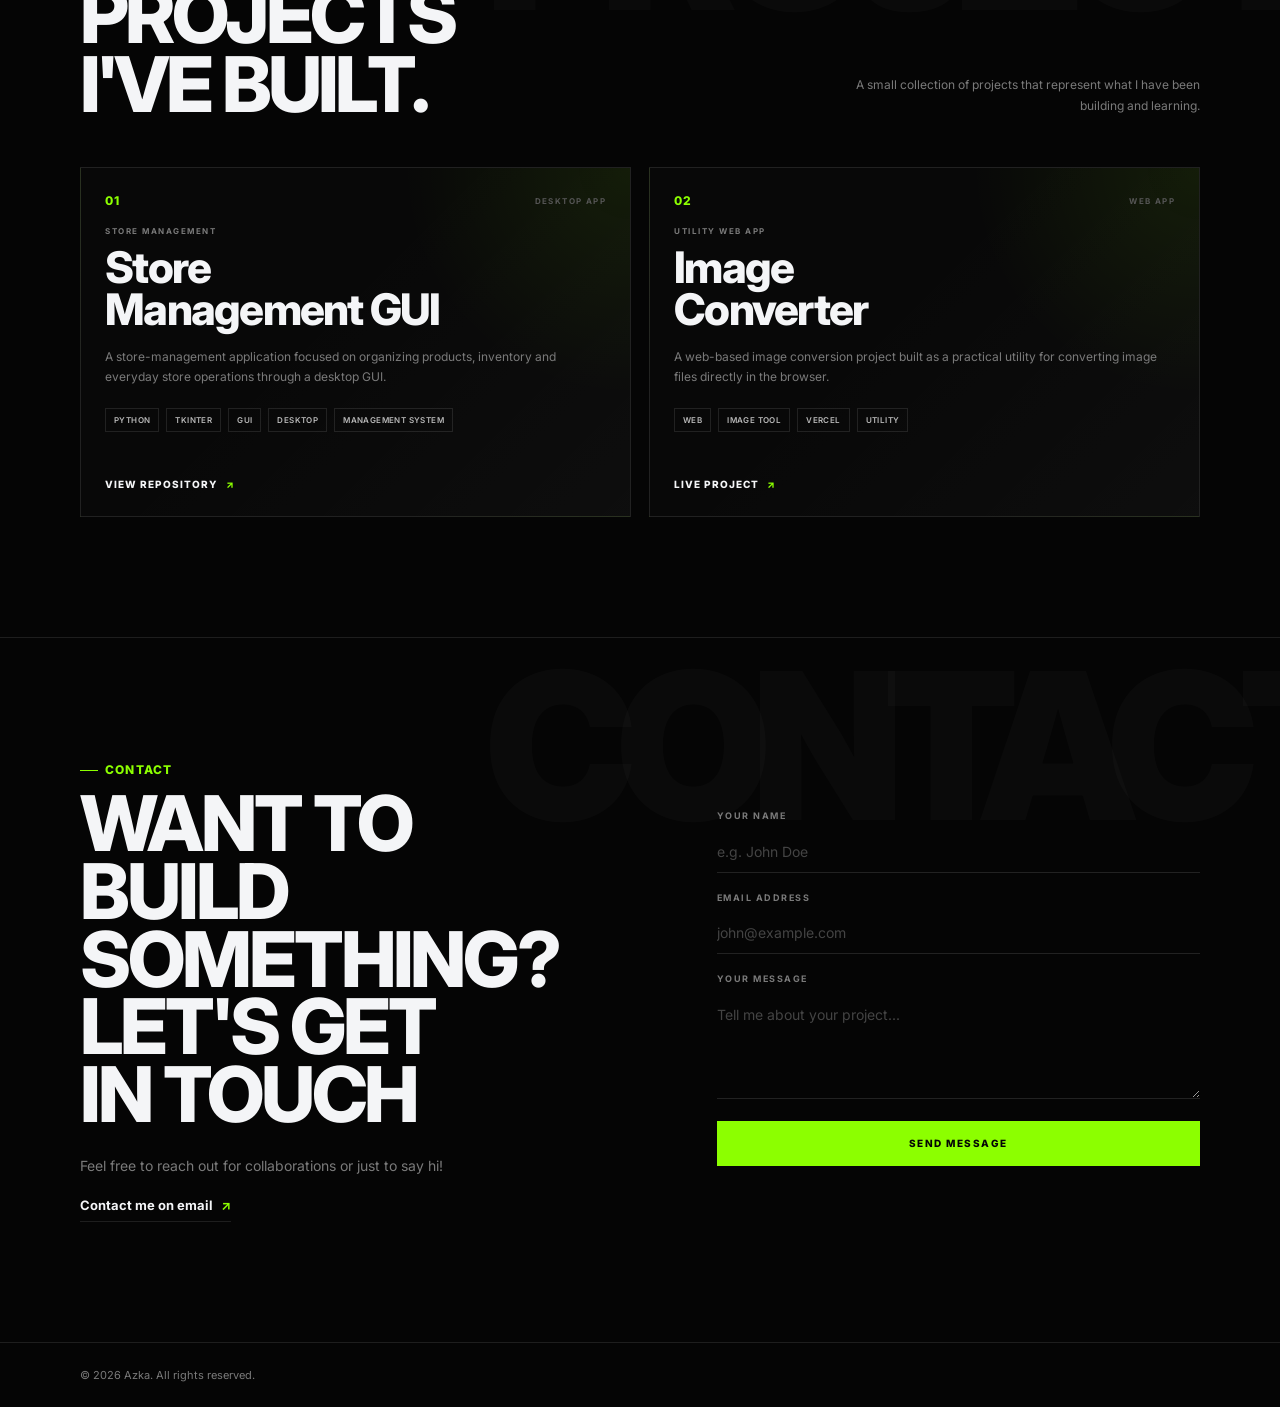
==== commit a8ddc93f: "update layout for mobile" ====
--- a/frontend/index.html
+++ b/frontend/index.html
@@ -146,7 +146,7 @@
 
 
 <section id="projects" class="projects-section">
-    <div class="section-watermark" aria-hidden="true">PROJECTS</div>
+    <div class="section-watermark-projects" aria-hidden="true">PROJECTS</div>
 
     <div class="page-width">
 
@@ -247,7 +247,7 @@
 
 
 <section id="contact" class="contact-section">
-    <div class="section-watermark" aria-hidden="true">CONTACT</div>
+    <div class="section-watermark-contact" aria-hidden="true">CONTACT</div>
 
     <div class="page-width contact-grid">
 
@@ -267,7 +267,7 @@
                 or just to say hi!
             </p>
             <a
-                href="#"
+                href="mailto:azkamaulana.9990@gmail.com"
                 class="contact-email"
                 data-email="azkamaulana.9990@gmail.com"
             >
--- a/frontend/styles.css
+++ b/frontend/styles.css
@@ -264,7 +264,7 @@
 
 .photo-frame {
     position: relative;
-    width: 100%;
+    width: 90%;
     aspect-ratio: 4 / 5;
     overflow: hidden;
     background: var(--black-soft);
@@ -356,6 +356,35 @@
     user-select: none;
 }
 
+.section-watermark-projects {
+    position: absolute;
+    top: 28px;
+    left: 38%;
+    z-index: 0;
+    color: rgba(255, 255, 255, 0.024);
+    font-size: clamp(150px, 16vw, 250px);
+    font-weight: 900;
+    line-height: .78;
+    letter-spacing: -.09em;
+    white-space: nowrap;
+    pointer-events: none;
+    user-select: none;
+}
+
+.section-watermark-contact {
+    position: absolute;
+    top: 28px;
+    left: 38%;
+    z-index: 0;
+    color: rgba(255, 255, 255, 0.024);
+    font-size: clamp(150px, 16vw, 250px);
+    font-weight: 900;
+    line-height: .78;
+    letter-spacing: -.09em;
+    white-space: nowrap;
+    pointer-events: none;
+    user-select: none;
+}
 
 /* =========================================================
    ABOUT
@@ -936,6 +965,7 @@
     */
     .hero-title {
         width: fit-content;
+        margin-left: 20px;
         max-width: 100%;
         font-size: clamp(38px, 10.8vw, 52px);
         line-height: .88;
@@ -943,6 +973,7 @@
     }
 
     .hero-description {
+        margin-left: 20px;
         width: 100%;
         max-width: 100%;
         margin-top: 16px;
@@ -956,7 +987,11 @@
     }
 
     .photo-frame {
-        width: 100%;
+        width: 90%;
+        display: block;
+        margin-left: auto;
+        margin-right: auto;
+        
     }
 
     .hero-actions {
@@ -968,6 +1003,7 @@
     .button {
         min-height: 37px;
         padding: 0 11px;
+        margin-left: 20px;
         font-size: 8px;
         gap: 6px;
     }
@@ -978,6 +1014,18 @@
     .section-watermark {
         top: 18px;
         left: 8%;
+        font-size: 105px;
+    }
+
+    .section-watermark-projects {
+        top: 18px;
+        left: -2%;
+        font-size: 105px;
+    }
+
+    .section-watermark-contact {
+        top: 18px;
+        left: -8%;
         font-size: 105px;
     }
 
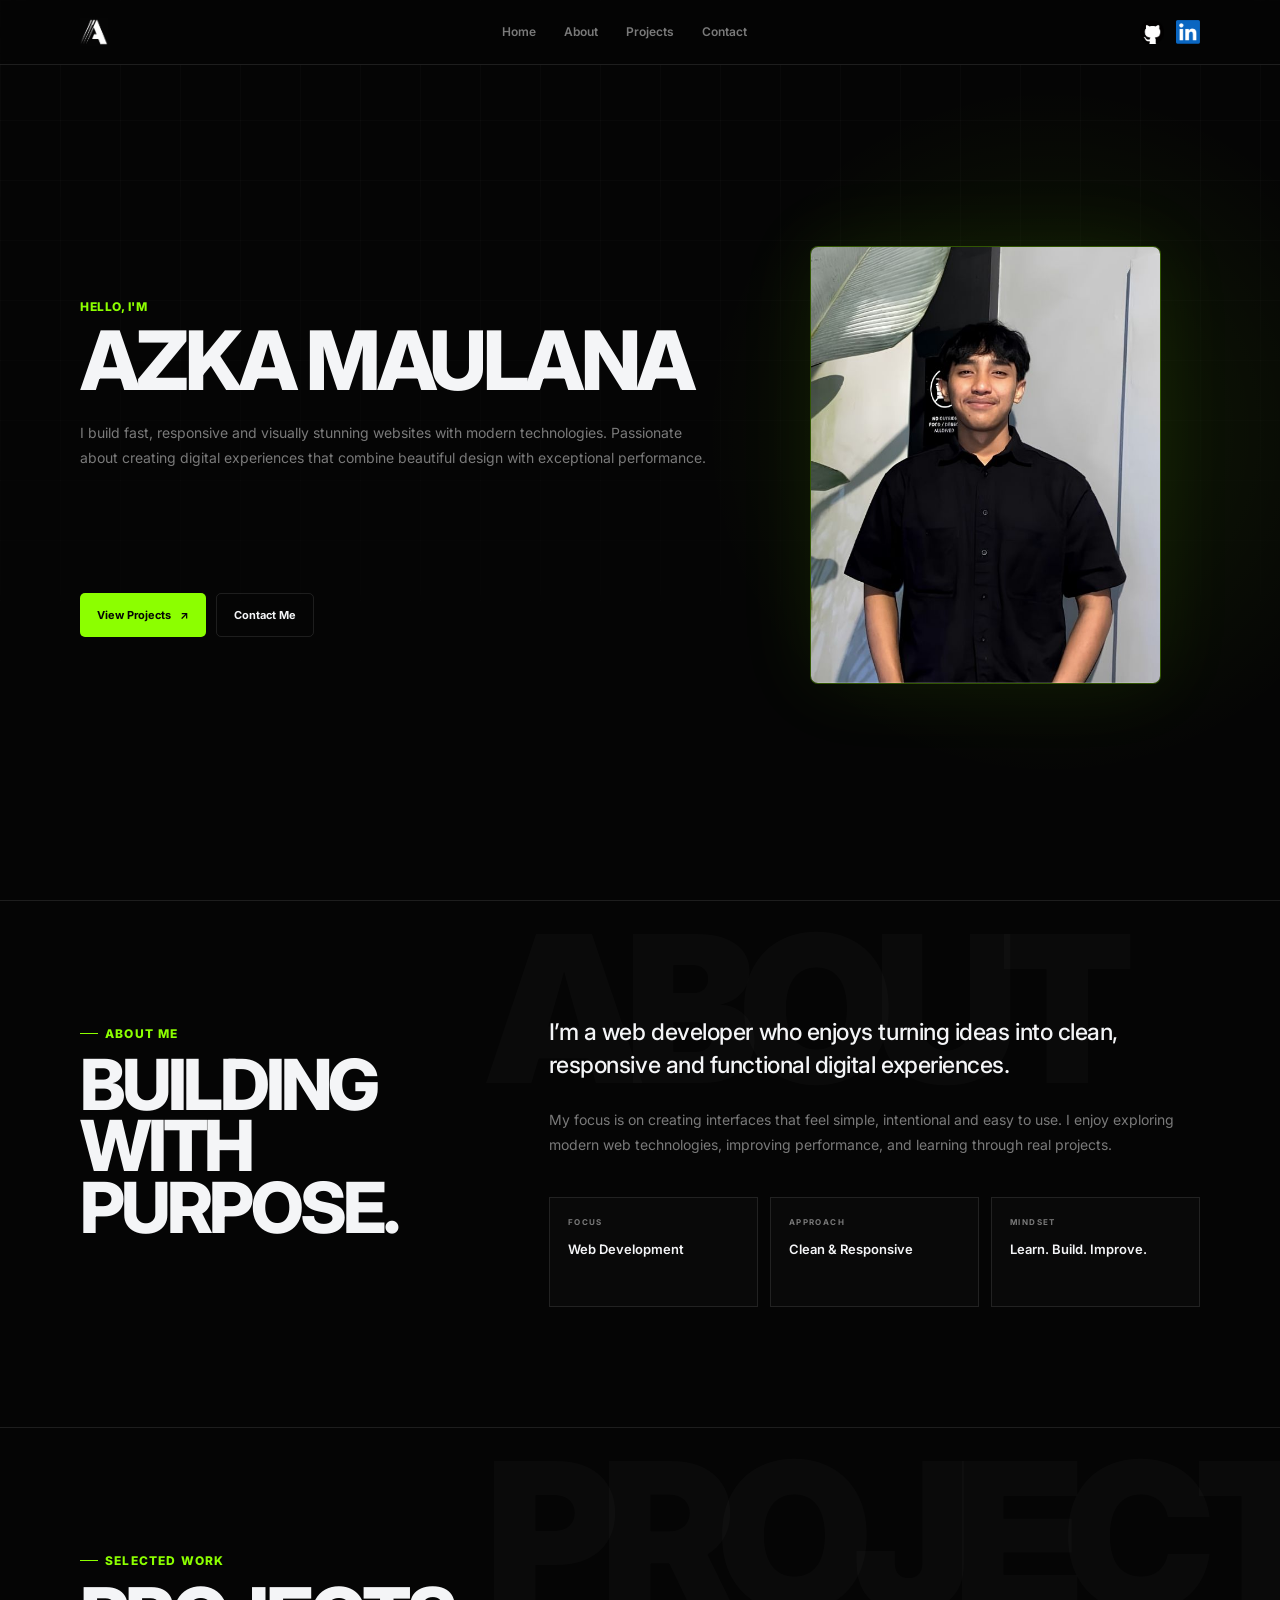
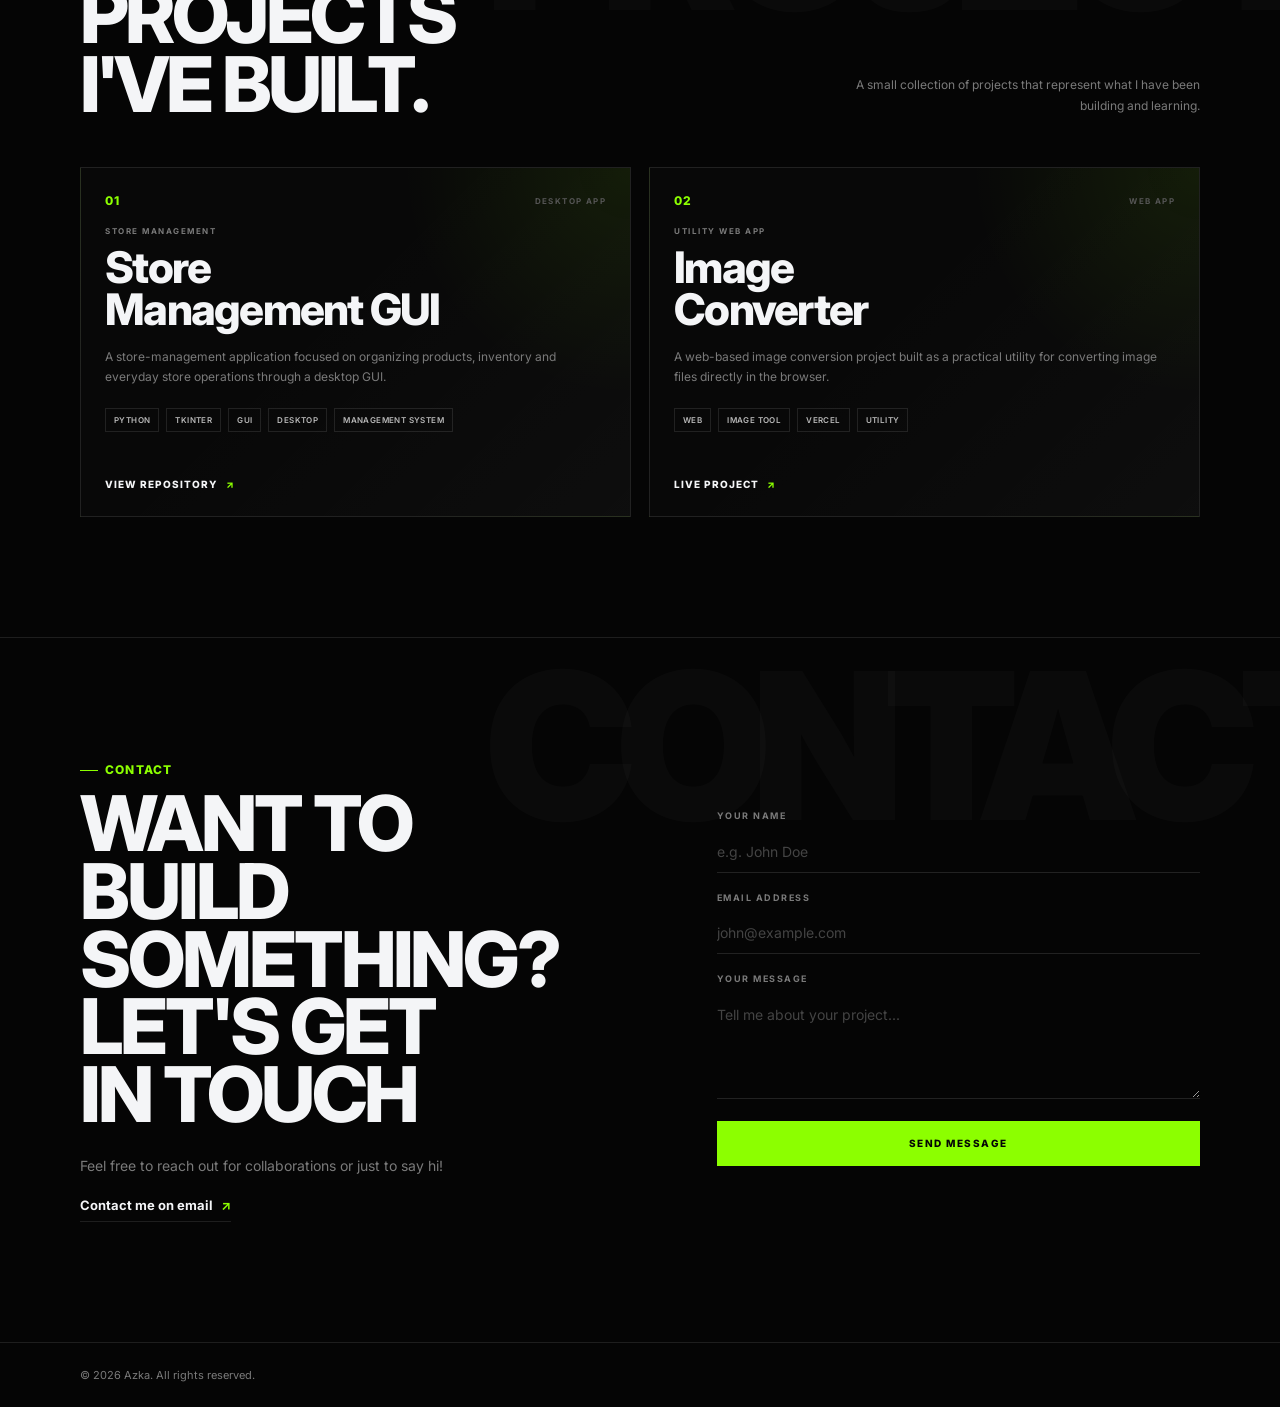
==== commit 9477976b: "update logo navbar" ====
--- a/frontend/index.html
+++ b/frontend/index.html
@@ -16,8 +16,12 @@
 
 <header class="site-header">
     <div class="nav-wrap">
-        <a class="brand" href="#home" aria-label="Azka home">AZKA<span>.</span></a>
-
+        <a class="brand" href="#home" aria-label="Azka home">
+            <img
+                src="assets/images/logo.png"
+                alt="Azka"
+            >
+        </a>
         <nav class="main-nav" aria-label="Primary navigation">
             <a href="#home">Home</a>
             <a href="#about">About</a>
--- a/frontend/styles.css
+++ b/frontend/styles.css
@@ -112,6 +112,25 @@
     min-width: 0;
 }
 
+
+.brand {
+    justify-self: start;
+
+    display: flex;
+    align-items: center;
+
+    width: auto;
+    height: 28px;
+}
+
+.brand img {
+    display: block;
+
+    width: auto;
+    height: 100%;
+
+    object-fit: contain;
+}
 .main-nav a {
     padding: 8px 12px;
     color: var(--gray);
@@ -912,6 +931,28 @@
         white-space: nowrap;
     }
 
+
+@media (max-width: 600px) {
+
+    .brand {
+        height: 20px;
+    }
+
+}
+
+
+/* =========================================================
+   SMALL PHONE
+========================================================= */
+
+@media (max-width: 380px) {
+
+    .brand {
+        height: 18px;
+    }
+
+}
+
     .social-links {
         gap: 7px;
     }
@@ -995,17 +1036,19 @@
     }
 
     .hero-actions {
-        width: 100%;
-        margin-top: 16px;
-        gap: 7px;
+        width: 90%;
+        margin: 16px auto 0;
+        display: flex;
+        align-items: center;
+        gap: 6px;
     }
 
     .button {
         min-height: 37px;
-        padding: 0 11px;
-        margin-left: 20px;
+        padding: 0 10px;
+        margin-left: 0;
         font-size: 8px;
-        gap: 6px;
+        gap: 4px;
     }
 
 
